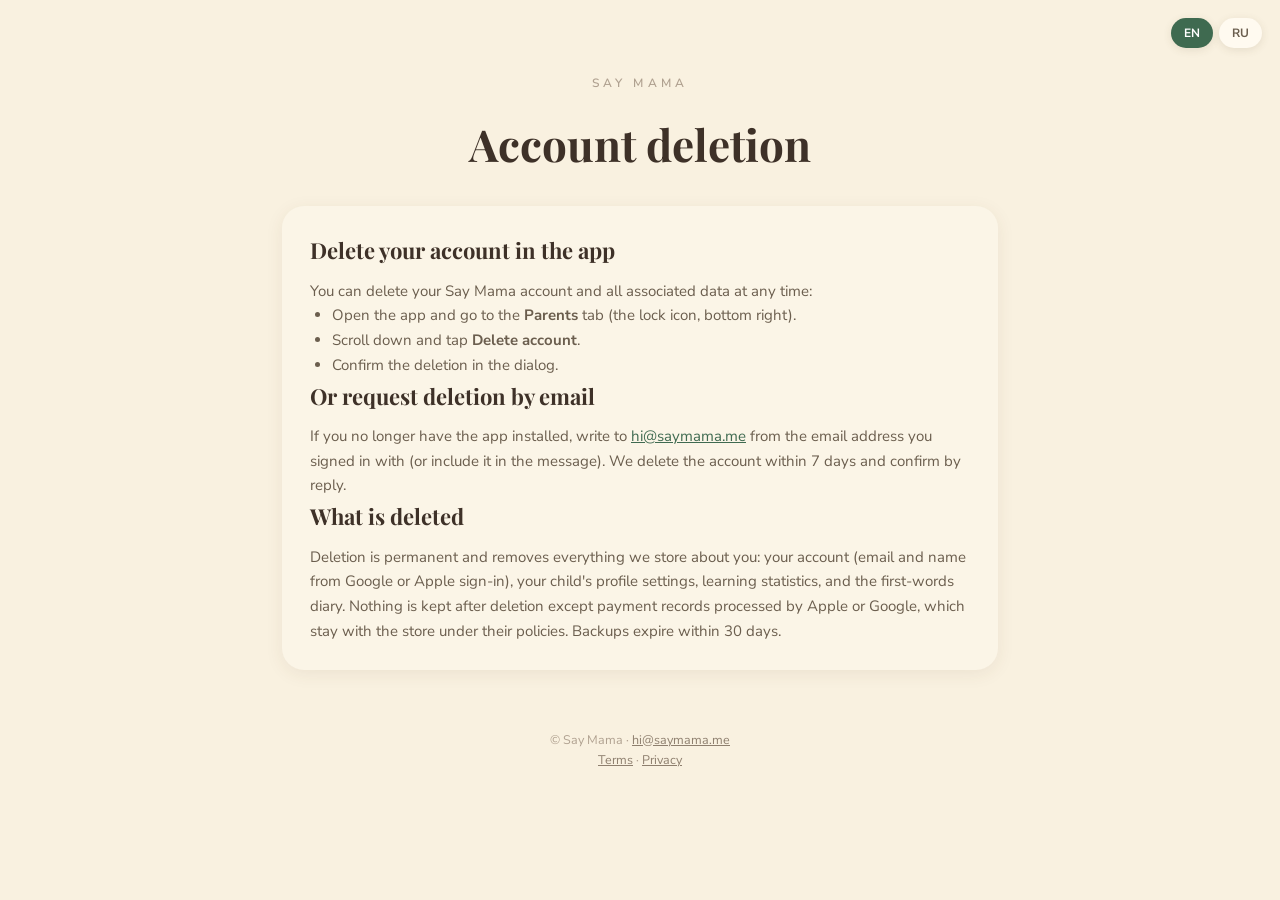
==== delete-account/index.html @ f7515bbe "Страница удаления аккаунта — для формы Data Safety в Google Play Play требует публичный URL с пошаго" ====
<!DOCTYPE html>
<html lang="en" data-lang="en">
<head>
<meta charset="UTF-8">
<meta name="viewport" content="width=device-width, initial-scale=1">
<title>Say Mama — Account Deletion</title>
<meta name="description" content="How to delete your Say Mama account and all associated data.">
<link rel="icon" href="data:image/svg+xml,<svg xmlns=%22http://www.w3.org/2000/svg%22 viewBox=%220 0 100 100%22><text y=%22.9em%22 font-size=%2290%22>🐣</text></svg>">
<link rel="preconnect" href="https://fonts.googleapis.com">
<link href="https://fonts.googleapis.com/css2?family=Playfair+Display:wght@400;700&family=Nunito+Sans:wght@400;600;700&display=swap&subset=cyrillic" rel="stylesheet">
<link rel="stylesheet" href="/style.css">
<script src="/lang.js"></script>
</head>
<body>
<div class="lang-switch">
  <button data-lang-btn="en" onclick="setLang('en')">EN</button>
  <button data-lang-btn="ru" onclick="setLang('ru')">RU</button>
</div>
<div class="wrap">
  <header class="site">
    <div class="eyebrow">SAY MAMA</div>
    <span class="lang-en"><h1 class="serif">Account deletion</h1></span>
    <span class="lang-ru"><h1 class="serif">Удаление аккаунта</h1></span>
  </header>
  <main>
    <div class="panel">
      <span class="lang-en">
        <h2 class="serif">Delete your account in the app</h2>
        <p>You can delete your Say Mama account and all associated data at any time:</p>
        <ul>
          <li>Open the app and go to the <strong>Parents</strong> tab (the lock icon, bottom right).</li>
          <li>Scroll down and tap <strong>Delete account</strong>.</li>
          <li>Confirm the deletion in the dialog.</li>
        </ul>
        <h2 class="serif">Or request deletion by email</h2>
        <p>If you no longer have the app installed, write to <a href="mailto:hi@saymama.me">hi@saymama.me</a> from the email address you signed in with (or include it in the message). We delete the account within 7 days and confirm by reply.</p>
        <h2 class="serif">What is deleted</h2>
        <p>Deletion is permanent and removes everything we store about you: your account (email and name from Google or Apple sign-in), your child's profile settings, learning statistics, and the first-words diary. Nothing is kept after deletion except payment records processed by Apple or Google, which stay with the store under their policies. Backups expire within 30 days.</p>
      </span>
      <span class="lang-ru">
        <h2 class="serif">Удаление в приложении</h2>
        <p>Удалить аккаунт Say Mama и все связанные с ним данные можно в любой момент:</p>
        <ul>
          <li>Откройте приложение и зайдите во вкладку <strong>«Родителям»</strong> (значок замка справа внизу).</li>
          <li>Пролистайте вниз и нажмите <strong>«Удалить аккаунт»</strong>.</li>
          <li>Подтвердите удаление в диалоге.</li>
        </ul>
        <h2 class="serif">Или по письму</h2>
        <p>Если приложение уже удалено с телефона — напишите на <a href="mailto:hi@saymama.me">hi@saymama.me</a> с адреса, через который входили (или укажите его в письме). Мы удалим аккаунт в течение 7 дней и подтвердим ответным письмом.</p>
        <h2 class="serif">Что удаляется</h2>
        <p>Удаление необратимо и стирает всё, что мы храним: аккаунт (email и имя из входа через Google или Apple), настройки профиля ребёнка, статистику занятий и дневник первых слов. После удаления не остаётся ничего, кроме платёжных записей на стороне Apple или Google — они хранятся магазином по его правилам. Резервные копии истекают в течение 30 дней.</p>
      </span>
    </div>
  </main>
  <footer>
    © Say Mama · <a href="mailto:hi@saymama.me">hi@saymama.me</a><br>
    <a href="/terms/">Terms</a> · <a href="/privacy/">Privacy</a>
  </footer>
</div>
</body>
</html>
---- style.css ----
:root{
  --bg:#F9F1E0; --panel:#FBF5E7; --chip:#FFFAF0; --ink:#3E3128;
  --muted:#8E7F6E; --whisper:#B0A190; --sage:#6F9475; --sage-deep:#3F6A50;
}
*{box-sizing:border-box;margin:0}
body{
  background:var(--bg); color:var(--ink); line-height:1.65;
  font-family:"Nunito Sans","Segoe UI",system-ui,-apple-system,sans-serif;
}
.serif{font-family:"Playfair Display",Georgia,"Times New Roman",serif}
.wrap{max-width:760px;margin:0 auto;padding:48px 22px 80px}
header.site{ text-align:center; padding-top:26px }
.eyebrow{font-size:12px;letter-spacing:.35em;color:var(--whisper);font-weight:600}
h1{font-size:clamp(30px,6vw,44px);font-weight:700;margin:14px 0 10px}
h1 em{color:var(--sage);font-style:normal}
.sub{color:var(--muted);max-width:46ch;margin:0 auto}
.card-art{
  width:130px;height:172px;background:#fff;border-radius:16px;padding:6px;margin:30px auto 8px;
  box-shadow:0 10px 28px rgba(90,70,40,.2); transform:rotate(-3deg);
}
.card-art img{width:100%;height:100%;object-fit:cover;border-radius:11px}
main h2{font-size:22px;font-weight:700;margin:34px 0 10px}
main h3{font-size:16px;font-weight:700;margin:22px 0 6px}
main p, main li{color:#6B5E4E;font-size:15px}
main ul{padding-left:22px}
.panel{background:var(--panel);border-radius:22px;padding:26px 28px;margin-top:26px;
  box-shadow:0 4px 18px rgba(90,70,40,.08)}
.links{display:flex;gap:14px;justify-content:center;margin-top:26px;flex-wrap:wrap}
.btn{background:var(--sage-deep);color:#fff;text-decoration:none;font-weight:700;
  padding:12px 22px;border-radius:15px;font-size:14px}
.btn.ghost{background:var(--chip);color:var(--ink);box-shadow:0 2px 8px rgba(90,70,40,.12)}
.updated{font-size:12px;color:var(--whisper);margin-top:6px}
footer{margin-top:60px;text-align:center;font-size:12.5px;color:var(--whisper)}
footer a{color:var(--muted)}
.lang{margin:18px 0 0;font-size:13px;text-align:center}
.lang a{color:var(--sage-deep);font-weight:700;text-decoration:none}
hr.sep{border:none;border-top:1px solid #ECE1CC;margin:44px 0}
a{color:var(--sage-deep)}

/* Языки: показывается один, переключение кнопкой */
html[data-lang="en"] .lang-ru{display:none}
html[data-lang="ru"] .lang-en{display:none}
.lang-switch{position:absolute;top:18px;right:18px;display:flex;gap:6px}
.lang-switch button{
  border:none;cursor:pointer;font:700 12px "Nunito Sans",sans-serif;
  padding:7px 13px;border-radius:999px;background:var(--chip);color:#6B5E4E;
  box-shadow:0 2px 8px rgba(90,70,40,.12)
}
html[data-lang="en"] .lang-switch [data-lang-btn="en"],
html[data-lang="ru"] .lang-switch [data-lang-btn="ru"]{background:var(--sage-deep);color:#fff}
body{position:relative}

/* --- Лендинг --- */
.hero .sub{margin-top:2px}
.soon{
  display:inline-block;background:var(--chip);color:#6B5E4E;font-weight:700;font-size:13px;
  padding:10px 20px;border-radius:999px;box-shadow:0 2px 8px rgba(90,70,40,.12)
}
.phone{
  width:min(300px,78vw);margin:34px auto 0;border-radius:38px;background:#121110;padding:7px;
  box-shadow:0 24px 60px rgba(90,70,40,.28)
}
.phone img{display:block;width:100%;height:auto;border-radius:31px}
.center{text-align:center}
.sub2{color:var(--muted);max-width:52ch;margin:6px auto 0;font-size:15px}
main h2{margin-top:0}
section{margin-top:64px}
.stepgrid{
  list-style:none;padding:0;margin:26px 0 0;display:grid;gap:14px;
  grid-template-columns:repeat(auto-fit,minmax(240px,1fr))
}
.stepgrid li{
  background:var(--panel);border-radius:20px;padding:20px 22px;font-size:14.5px;color:#6B5E4E;
  box-shadow:0 4px 18px rgba(90,70,40,.08)
}
.num{
  display:inline-flex;align-items:center;justify-content:center;width:30px;height:30px;
  border-radius:50%;background:#E7EFE4;color:var(--sage-deep);font-weight:800;font-size:14px;
  margin-bottom:10px
}
.quote p{font-size:15.5px}
.themegrid{
  display:grid;grid-template-columns:repeat(4,1fr);gap:14px;margin-top:26px
}
@media (max-width:560px){.themegrid{grid-template-columns:repeat(2,1fr)}}
.themegrid figure{
  margin:0;background:var(--panel);border-radius:18px;padding:8px;
  box-shadow:0 4px 18px rgba(90,70,40,.08)
}
.themegrid img{display:block;width:100%;aspect-ratio:1;object-fit:cover;border-radius:12px}
.themegrid figcaption{
  font-family:"Playfair Display",Georgia,serif;font-weight:700;font-size:14px;padding:7px 4px 2px
}
.chips{display:flex;flex-wrap:wrap;gap:9px;margin-top:18px}
.chip{
  background:var(--chip);border:1px solid #E4D8C0;border-radius:999px;
  padding:8px 15px;font-size:13.5px;font-weight:600;color:var(--ink)
}
.chip.on{background:var(--sage-deep);border-color:var(--sage-deep);color:#fff}
.pair{display:grid;gap:16px;grid-template-columns:repeat(auto-fit,minmax(260px,1fr))}
.pair .panel{margin-top:0}
.pair h3{margin:0 0 8px;font-size:19px}
.cta{margin-bottom:10px}
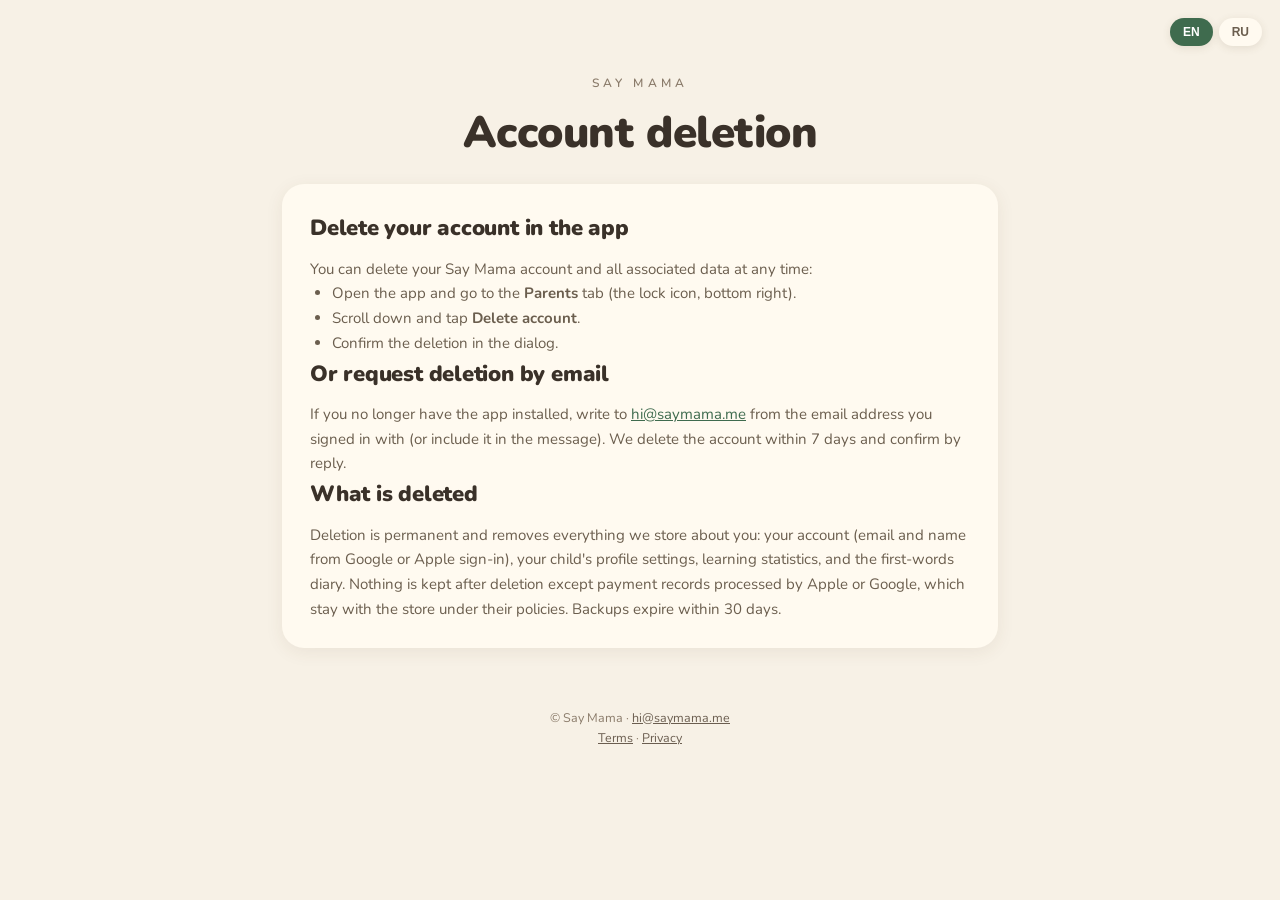
==== commit 2082fcd2: "Лендинг в «Круге»: Nunito, векторные карточки, вопрос и ответ Приложение ушло от акварели — лендинг " ====
--- a/delete-account/index.html
+++ b/delete-account/index.html
@@ -7,7 +7,7 @@
 <meta name="description" content="How to delete your Say Mama account and all associated data.">
 <link rel="icon" href="data:image/svg+xml,<svg xmlns=%22http://www.w3.org/2000/svg%22 viewBox=%220 0 100 100%22><text y=%22.9em%22 font-size=%2290%22>🐣</text></svg>">
 <link rel="preconnect" href="https://fonts.googleapis.com">
-<link href="https://fonts.googleapis.com/css2?family=Playfair+Display:wght@400;700&family=Nunito+Sans:wght@400;600;700&display=swap&subset=cyrillic" rel="stylesheet">
+<link href="https://fonts.googleapis.com/css2?family=Nunito:wght@400;600;700;800;900&display=swap&subset=cyrillic" rel="stylesheet">
 <link rel="stylesheet" href="/style.css">
 <script src="/lang.js"></script>
 </head>
--- a/style.css
+++ b/style.css
@@ -1,17 +1,18 @@
 :root{
-  --bg:#F9F1E0; --panel:#FBF5E7; --chip:#FFFAF0; --ink:#3E3128;
-  --muted:#8E7F6E; --whisper:#B0A190; --sage:#6F9475; --sage-deep:#3F6A50;
+  --bg:#F7F1E6; --panel:#FFFAF0; --chip:#FFFAF0; --ink:#3A3129;
+  --muted:#6B5E50; --whisper:#8A7B6A; --sage:#3F6B4E; --sage-deep:#3F6B4E;
 }
 *{box-sizing:border-box;margin:0}
 body{
   background:var(--bg); color:var(--ink); line-height:1.65;
-  font-family:"Nunito Sans","Segoe UI",system-ui,-apple-system,sans-serif;
+  font-family:"Nunito","Segoe UI",system-ui,-apple-system,sans-serif;
 }
-.serif{font-family:"Playfair Display",Georgia,"Times New Roman",serif}
+/* Заголовки — тот же круглый Nunito, что в приложении, самым плотным начертанием. */
+.serif{font-family:"Nunito","Segoe UI",system-ui,sans-serif;font-weight:900;letter-spacing:-.01em}
 .wrap{max-width:760px;margin:0 auto;padding:48px 22px 80px}
 header.site{ text-align:center; padding-top:26px }
 .eyebrow{font-size:12px;letter-spacing:.35em;color:var(--whisper);font-weight:600}
-h1{font-size:clamp(30px,6vw,44px);font-weight:700;margin:14px 0 10px}
+h1{font-size:clamp(30px,6vw,44px);font-weight:900;line-height:1.15;margin:14px 0 14px}
 h1 em{color:var(--sage);font-style:normal}
 .sub{color:var(--muted);max-width:46ch;margin:0 auto}
 .card-art{
@@ -56,6 +57,21 @@
   display:inline-block;background:var(--chip);color:#6B5E4E;font-weight:700;font-size:13px;
   padding:10px 20px;border-radius:999px;box-shadow:0 2px 8px rgba(90,70,40,.12)
 }
+
+/* Кнопки магазинов. Тёмная плашка вместо шалфейной: так их узнают с
+   первого взгляда, а на кремовом фоне они единственное тёмное пятно —
+   взгляд идёт к ним сам. */
+.stores{display:flex;gap:12px;justify-content:center;margin-top:26px;flex-wrap:wrap}
+.store{
+  display:inline-flex;align-items:center;gap:10px;text-decoration:none;
+  background:var(--ink);color:#fff;padding:10px 18px;border-radius:14px;
+  box-shadow:0 6px 18px rgba(62,49,40,.22);transition:transform .15s ease,box-shadow .15s ease
+}
+.store:hover{transform:translateY(-1px);box-shadow:0 10px 24px rgba(62,49,40,.28)}
+.store svg{flex:none;width:22px;height:22px;fill:#fff}
+.store .lines{display:flex;flex-direction:column;line-height:1.15;text-align:left}
+.store .small{font-size:10px;letter-spacing:.04em;opacity:.78}
+.store .big{font-size:15px;font-weight:700;letter-spacing:.01em}
 .phone{
   width:min(300px,78vw);margin:34px auto 0;border-radius:38px;background:#121110;padding:7px;
   box-shadow:0 24px 60px rgba(90,70,40,.28)
@@ -87,9 +103,9 @@
   margin:0;background:var(--panel);border-radius:18px;padding:8px;
   box-shadow:0 4px 18px rgba(90,70,40,.08)
 }
-.themegrid img{display:block;width:100%;aspect-ratio:1;object-fit:cover;border-radius:12px}
+.themegrid img{display:block;width:100%;aspect-ratio:1;object-fit:contain}
 .themegrid figcaption{
-  font-family:"Playfair Display",Georgia,serif;font-weight:700;font-size:14px;padding:7px 4px 2px
+  font-family:"Nunito",system-ui,sans-serif;font-weight:800;font-size:14px;padding:7px 4px 2px
 }
 .chips{display:flex;flex-wrap:wrap;gap:9px;margin-top:18px}
 .chip{
